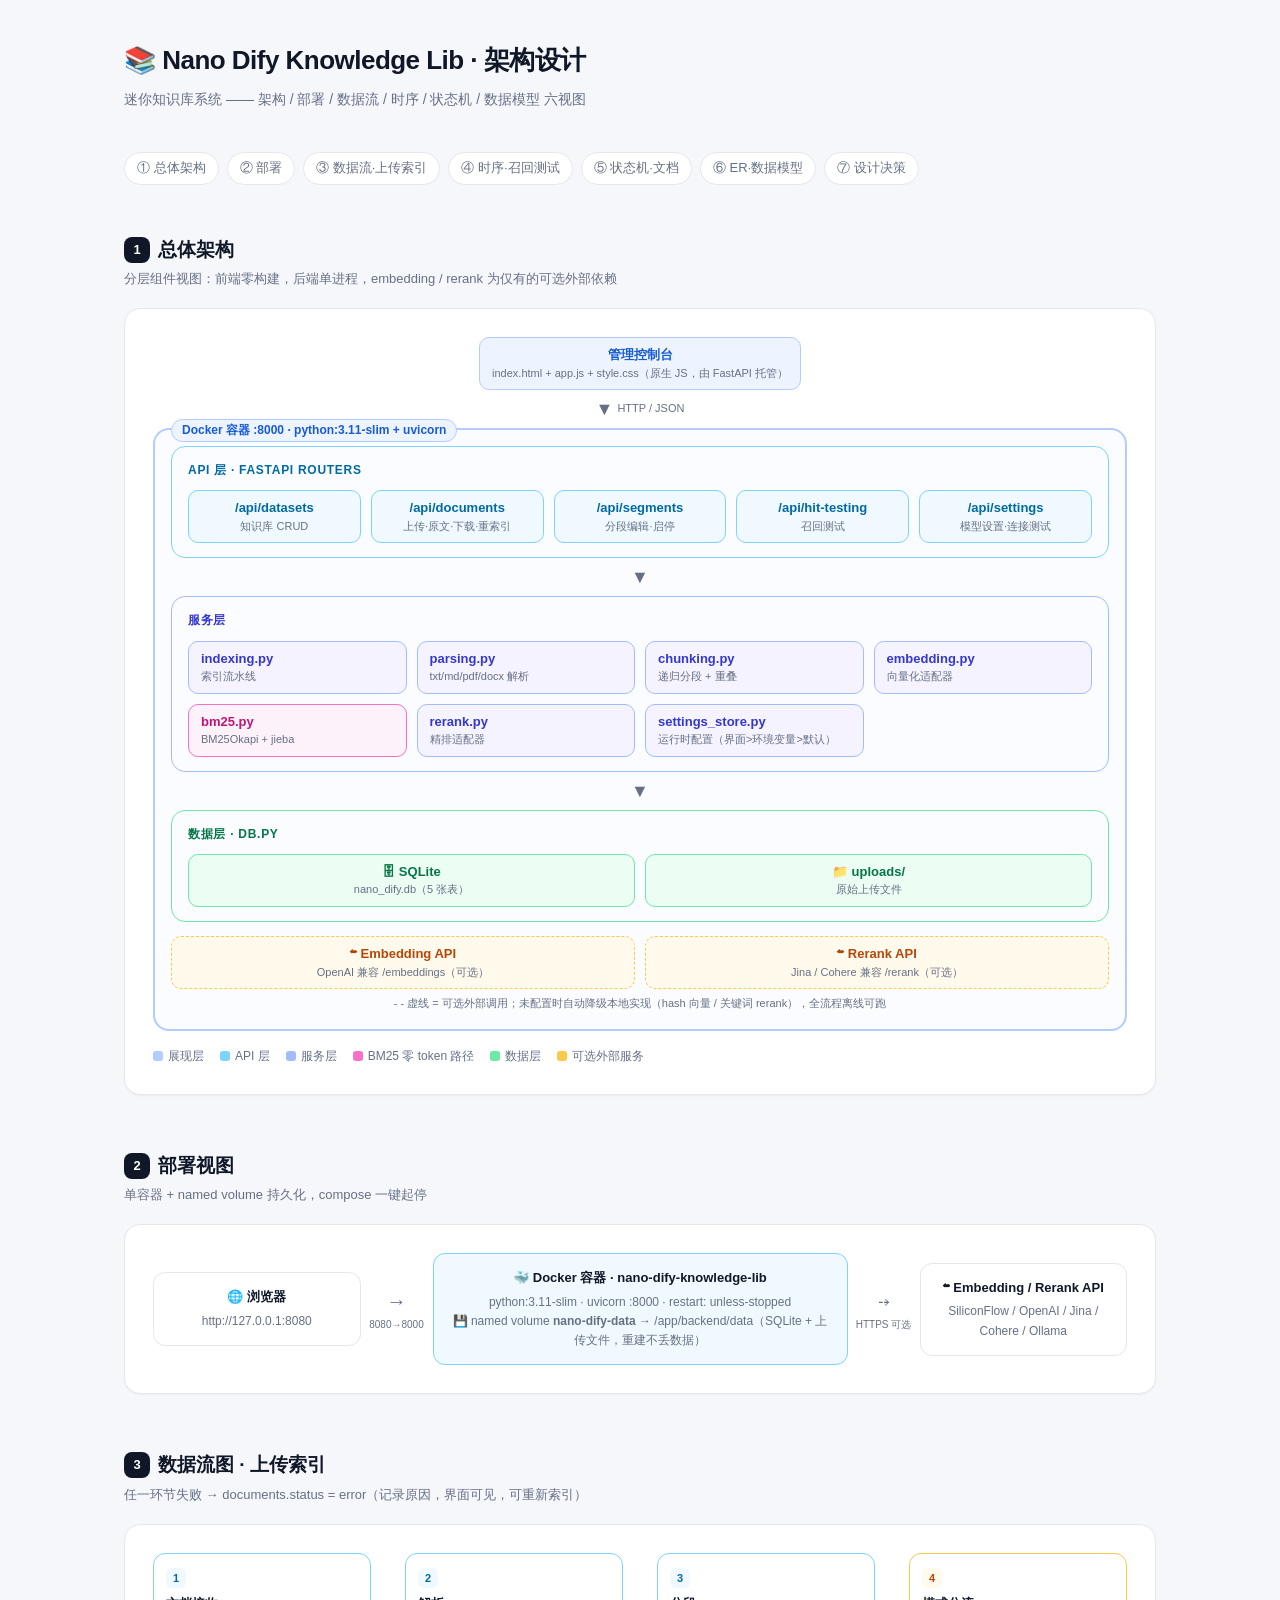
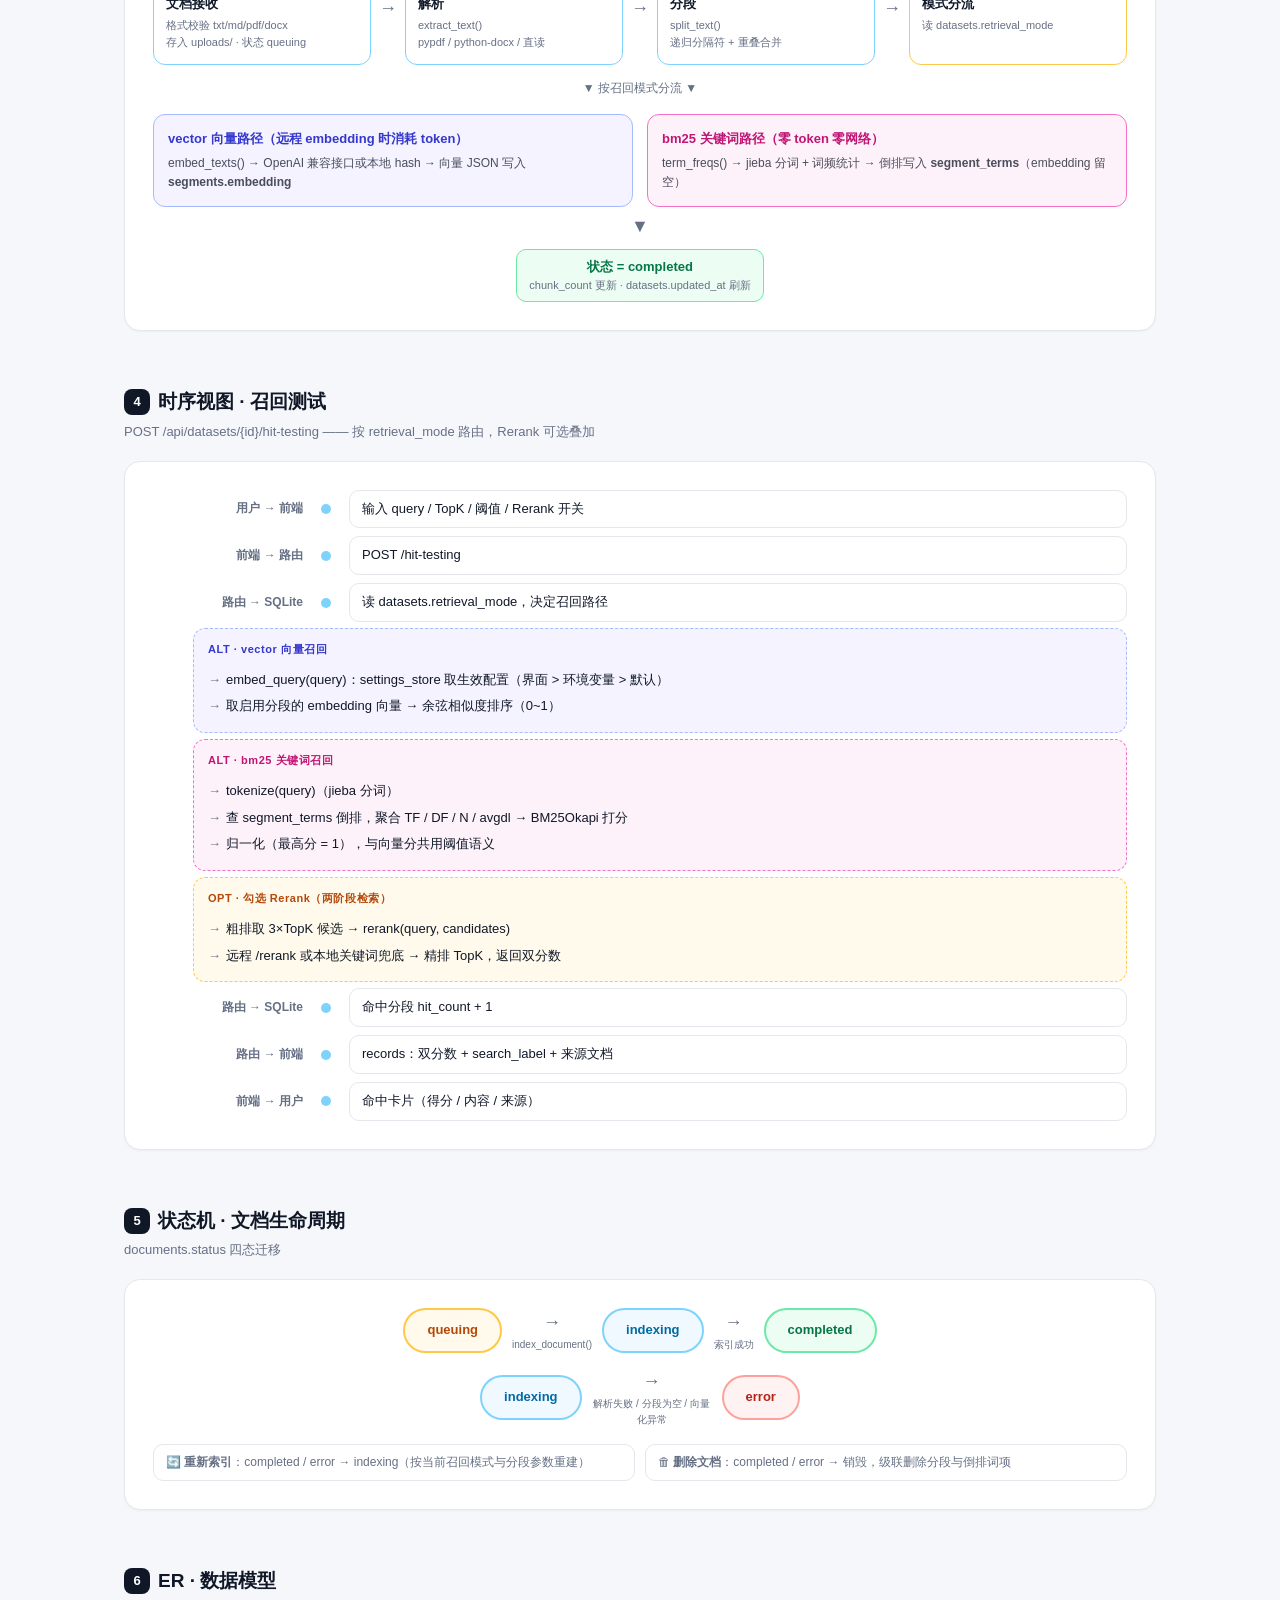
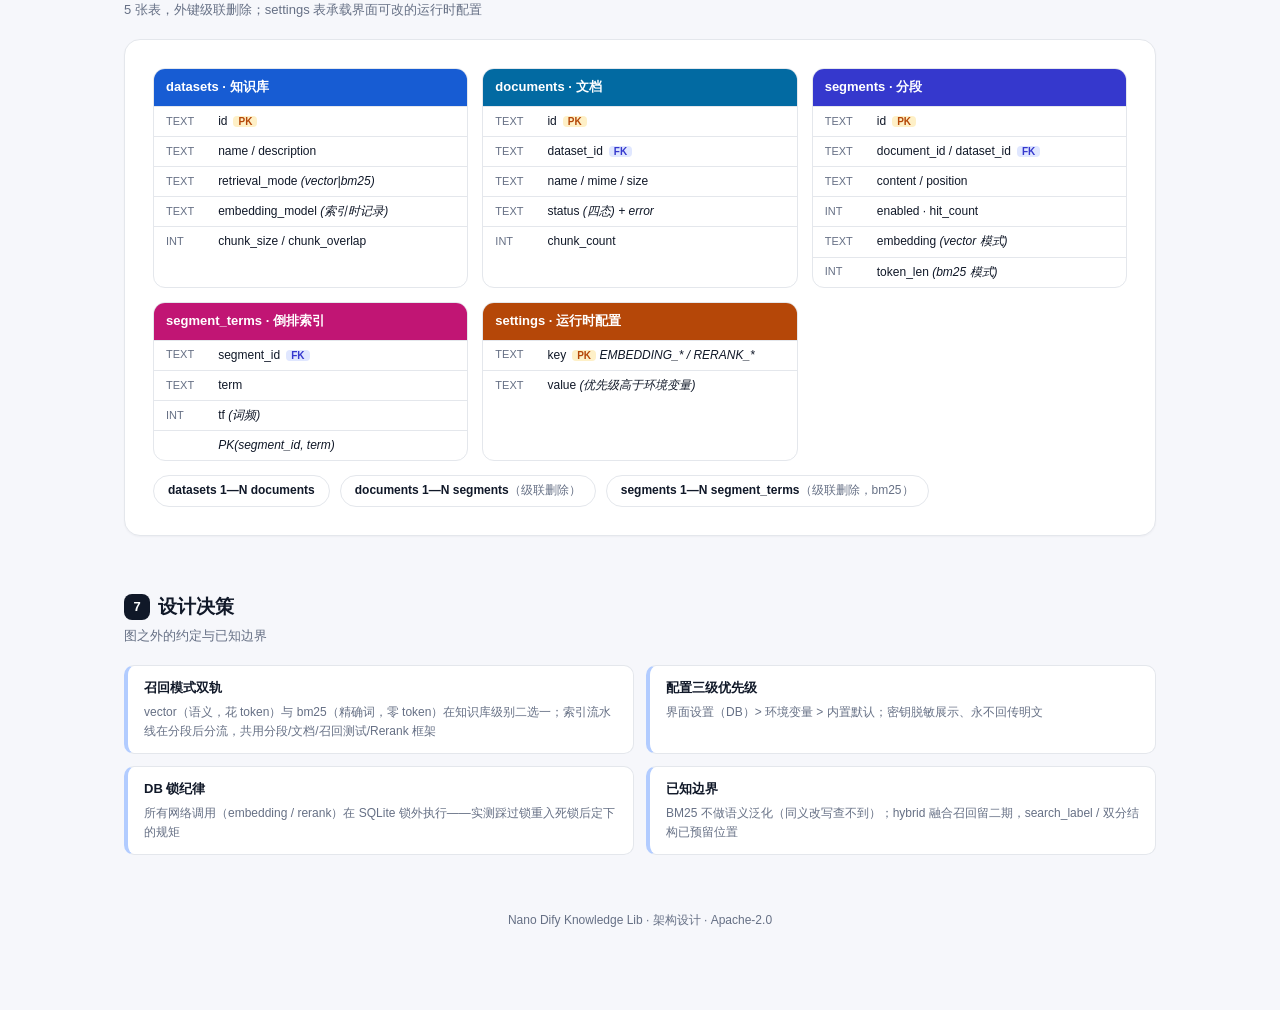
==== docs/architecture.html @ 24b4209c "docs: architecture design chapter with seven hand-crafted diagram views - docs/architecture.html: se" ====
<!DOCTYPE html>
<html lang="zh-CN">
<head>
<meta charset="UTF-8" />
<meta name="viewport" content="width=device-width, initial-scale=1.0" />
<title>Nano Dify Knowledge Lib · 架构设计</title>
<style>
  :root {
    --ink: #101828; --muted: #667085; --line: #e4e7ec;
    --bg: #f6f7fb; --card: #ffffff;
    --c-ui: #eef4ff; --c-ui-bd: #b2ccff; --c-ui-tx: #175cd3;
    --c-api: #f0f9ff; --c-api-bd: #7dd3fc; --c-api-tx: #026aa2;
    --c-svc: #f4f3ff; --c-svc-bd: #a4bcfd; --c-svc-tx: #3538cd;
    --c-db: #ecfdf3; --c-db-bd: #6ce9a6; --c-db-tx: #067647;
    --c-ext: #fffaeb; --c-ext-bd: #fec84b; --c-ext-tx: #b54708;
    --c-bm25: #fdf2fa; --c-bm25-bd: #f670c7; --c-bm25-tx: #c11574;
  }
  * { box-sizing: border-box; margin: 0; padding: 0; }
  body {
    font-family: -apple-system, "Segoe UI", "PingFang SC", "Microsoft YaHei", sans-serif;
    background: var(--bg); color: var(--ink); font-size: 14px; line-height: 1.6;
  }
  .page { max-width: 1080px; margin: 0 auto; padding: 40px 24px 80px; }
  header.hero { margin-bottom: 32px; }
  header.hero h1 { font-size: 26px; letter-spacing: -0.02em; }
  header.hero p { color: var(--muted); margin-top: 6px; }
  nav.toc {
    display: flex; flex-wrap: wrap; gap: 8px; margin: 20px 0 40px;
    position: sticky; top: 0; background: var(--bg); padding: 10px 0; z-index: 10;
  }
  nav.toc a {
    text-decoration: none; color: var(--muted); font-size: 13px;
    border: 1px solid var(--line); background: var(--card);
    padding: 5px 12px; border-radius: 999px;
  }
  nav.toc a:hover { color: var(--c-ui-tx); border-color: var(--c-ui-bd); }
  section { margin-bottom: 56px; scroll-margin-top: 70px; }
  section h2 { font-size: 19px; margin-bottom: 4px; }
  section h2 .no {
    display: inline-block; width: 26px; height: 26px; line-height: 26px; text-align: center;
    background: var(--ink); color: #fff; border-radius: 8px; font-size: 13px; margin-right: 8px;
    vertical-align: 2px;
  }
  section .sub { color: var(--muted); font-size: 13px; margin-bottom: 18px; }
  .canvas {
    background: var(--card); border: 1px solid var(--line); border-radius: 16px;
    padding: 28px; box-shadow: 0 1px 2px rgba(16,24,40,.04);
  }

  /* ---------- 通用元素 ---------- */
  .layer { border: 1.5px solid var(--line); border-radius: 14px; padding: 14px 16px; }
  .layer-title { font-size: 12px; font-weight: 600; color: var(--muted); letter-spacing: .06em; margin-bottom: 10px; text-transform: uppercase; }
  .chip {
    display: inline-block; border-radius: 10px; padding: 8px 12px; font-size: 13px;
    border: 1.5px solid; background: #fff; line-height: 1.35;
  }
  .chip b { display: block; font-size: 13px; }
  .chip small { color: var(--muted); font-size: 11px; }
  .arrow { text-align: center; color: var(--muted); font-size: 18px; line-height: 1; margin: 10px 0; }
  .arrow span { font-size: 11px; vertical-align: 3px; margin-left: 4px; }

  /* ---------- 架构图 ---------- */
  .arch-browser { display: flex; justify-content: center; }
  .arch-container { border: 2px solid var(--c-ui-bd); background: #fbfcff; border-radius: 16px; padding: 16px; position: relative; }
  .arch-container > .tag {
    position: absolute; top: -11px; left: 16px; background: var(--c-ui); color: var(--c-ui-tx);
    border: 1px solid var(--c-ui-bd); font-size: 12px; padding: 1px 10px; border-radius: 999px; font-weight: 600;
  }
  .arch-row { display: grid; gap: 10px; }
  .arch-api { grid-template-columns: repeat(5, 1fr); }
  .arch-svc { grid-template-columns: repeat(4, 1fr); }
  .arch-data { grid-template-columns: repeat(2, 1fr); }
  .chip.api { border-color: var(--c-api-bd); background: var(--c-api); color: var(--c-api-tx); text-align: center; }
  .chip.svc { border-color: var(--c-svc-bd); background: var(--c-svc); color: var(--c-svc-tx); }
  .chip.svc.bm25 { border-color: var(--c-bm25-bd); background: var(--c-bm25); color: var(--c-bm25-tx); }
  .chip.db { border-color: var(--c-db-bd); background: var(--c-db); color: var(--c-db-tx); text-align: center; }
  .chip.ui { border-color: var(--c-ui-bd); background: var(--c-ui); color: var(--c-ui-tx); text-align: center; }
  .arch-ext { display: grid; grid-template-columns: 1fr 1fr; gap: 10px; margin-top: 14px; }
  .chip.ext { border-color: var(--c-ext-bd); background: var(--c-ext); color: var(--c-ext-tx); text-align: center; border-style: dashed; }
  .ext-note { text-align: center; font-size: 11px; color: var(--muted); margin-top: 6px; }
  .legend { display: flex; gap: 16px; flex-wrap: wrap; margin-top: 16px; font-size: 12px; color: var(--muted); }
  .legend i { display: inline-block; width: 10px; height: 10px; border-radius: 3px; margin-right: 5px; vertical-align: -1px; }

  /* ---------- 部署图 ---------- */
  .deploy { display: grid; grid-template-columns: 1fr 64px 2fr 64px 1fr; align-items: center; gap: 4px; }
  .deploy .box { border: 1.5px solid var(--line); border-radius: 12px; padding: 14px; text-align: center; background: #fff; }
  .deploy .box.docker { border-color: var(--c-api-bd); background: var(--c-api); }
  .deploy .box .t { font-weight: 600; font-size: 13px; }
  .deploy .box .d { font-size: 12px; color: var(--muted); margin-top: 4px; }
  .deploy .arr { text-align: center; color: var(--muted); font-size: 20px; }
  .deploy .arr small { display: block; font-size: 10px; }

  /* ---------- DFD 流水线 ---------- */
  .pipe { display: flex; align-items: stretch; gap: 0; flex-wrap: wrap; }
  .step {
    flex: 1; min-width: 120px; background: #fff; border: 1.5px solid var(--c-api-bd);
    border-radius: 12px; padding: 12px; position: relative;
  }
  .step .num {
    display: inline-block; width: 20px; height: 20px; line-height: 20px; border-radius: 6px;
    background: var(--c-api); color: var(--c-api-tx); font-size: 11px; text-align: center; font-weight: 700;
  }
  .step .t { font-weight: 600; font-size: 13px; margin: 6px 0 2px; }
  .step .d { font-size: 11px; color: var(--muted); }
  .pipe .join { align-self: center; padding: 0 8px; color: var(--muted); font-size: 18px; }
  .fork { display: grid; grid-template-columns: 1fr 1fr; gap: 14px; margin-top: 16px; }
  .branch { border-radius: 12px; padding: 14px; border: 1.5px solid; }
  .branch.vec { border-color: var(--c-svc-bd); background: var(--c-svc); }
  .branch.bm { border-color: var(--c-bm25-bd); background: var(--c-bm25); }
  .branch .t { font-weight: 700; font-size: 13px; }
  .branch.vec .t { color: var(--c-svc-tx); } .branch.bm .t { color: var(--c-bm25-tx); }
  .branch .d { font-size: 12px; color: var(--ink); opacity: .75; margin-top: 4px; }
  .fork-label { text-align: center; font-size: 12px; color: var(--muted); margin-top: 14px; }
  .after { margin-top: 14px; text-align: center; }
  .chip.done { border-color: var(--c-db-bd); background: var(--c-db); color: var(--c-db-tx); }

  /* ---------- 时序（泳道步骤） ---------- */
  .seq { display: flex; flex-direction: column; gap: 8px; }
  .seq-row { display: grid; grid-template-columns: 150px 26px 1fr; align-items: center; gap: 10px; }
  .seq-row .who { font-size: 12px; font-weight: 600; color: var(--muted); text-align: right; }
  .seq-row .dot { width: 10px; height: 10px; border-radius: 50%; background: var(--c-api-bd); margin: 0 auto; }
  .seq-row .what { background: #fff; border: 1px solid var(--line); border-radius: 10px; padding: 8px 12px; font-size: 13px; }
  .seq-branch { border-radius: 12px; padding: 12px 14px; margin: 6px 0 6px 40px; }
  .seq-branch .cond { font-size: 11px; font-weight: 700; letter-spacing: .05em; margin-bottom: 8px; }
  .seq-branch.vec { background: var(--c-svc); border: 1px dashed var(--c-svc-bd); }
  .seq-branch.vec .cond { color: var(--c-svc-tx); }
  .seq-branch.bm { background: var(--c-bm25); border: 1px dashed var(--c-bm25-bd); }
  .seq-branch.bm .cond { color: var(--c-bm25-tx); }
  .seq-branch.opt { background: var(--c-ext); border: 1px dashed var(--c-ext-bd); }
  .seq-branch.opt .cond { color: var(--c-ext-tx); }
  .seq-branch ul { list-style: none; }
  .seq-branch li { font-size: 13px; padding: 3px 0 3px 18px; position: relative; }
  .seq-branch li::before { content: "→"; position: absolute; left: 0; color: var(--muted); }

  /* ---------- 状态机 ---------- */
  .states { display: flex; align-items: center; justify-content: center; gap: 0; flex-wrap: wrap; }
  .state {
    border-radius: 999px; padding: 10px 22px; font-weight: 600; font-size: 13px;
    border: 2px solid; background: #fff;
  }
  .state.s-queue { border-color: var(--c-ext-bd); color: var(--c-ext-tx); background: var(--c-ext); }
  .state.s-index { border-color: var(--c-api-bd); color: var(--c-api-tx); background: var(--c-api); }
  .state.s-ok { border-color: var(--c-db-bd); color: var(--c-db-tx); background: var(--c-db); }
  .state.s-err { border-color: #fda29b; color: #b42318; background: #fef3f2; }
  .trans { padding: 0 10px; text-align: center; color: var(--muted); font-size: 18px; }
  .trans small { display: block; font-size: 10px; max-width: 120px; }
  .state-notes { margin-top: 16px; display: grid; grid-template-columns: 1fr 1fr; gap: 10px; font-size: 12px; color: var(--muted); }
  .state-notes div { background: #fff; border: 1px solid var(--line); border-radius: 10px; padding: 8px 12px; }

  /* ---------- ER ---------- */
  .er { display: grid; grid-template-columns: repeat(3, 1fr); gap: 14px; }
  .tbl { border: 1.5px solid var(--line); border-radius: 12px; overflow: hidden; background: #fff; }
  .tbl .hd { padding: 8px 12px; font-weight: 700; font-size: 13px; color: #fff; }
  .tbl:nth-child(1) .hd { background: var(--c-ui-tx); }
  .tbl:nth-child(2) .hd { background: var(--c-api-tx); }
  .tbl:nth-child(3) .hd { background: var(--c-svc-tx); }
  .tbl:nth-child(4) .hd { background: var(--c-bm25-tx); }
  .tbl:nth-child(5) .hd { background: var(--c-ext-tx); }
  .tbl table { width: 100%; border-collapse: collapse; font-size: 12px; }
  .tbl td { padding: 5px 12px; border-top: 1px solid var(--line); }
  .tbl td:first-child { color: var(--muted); width: 44px; font-size: 11px; }
  .badge { font-size: 10px; border-radius: 4px; padding: 0 5px; margin-left: 6px; font-weight: 700; }
  .badge.pk { background: #fef0c7; color: #b54708; }
  .badge.fk { background: #e0e7ff; color: #3538cd; }
  .er-relations { margin-top: 14px; display: flex; gap: 10px; flex-wrap: wrap; }
  .rel { font-size: 12px; background: #fff; border: 1px solid var(--line); border-radius: 999px; padding: 5px 14px; color: var(--muted); }
  .rel b { color: var(--ink); }

  .decisions { display: grid; grid-template-columns: 1fr 1fr; gap: 12px; }
  .decision { background: #fff; border: 1px solid var(--line); border-left: 4px solid var(--c-ui-bd); border-radius: 10px; padding: 12px 16px; }
  .decision .t { font-weight: 600; font-size: 13px; margin-bottom: 4px; }
  .decision .d { font-size: 12px; color: var(--muted); }
  footer { text-align: center; color: var(--muted); font-size: 12px; margin-top: 40px; }
</style>
</head>
<body>
<div class="page">

  <header class="hero">
    <h1>📚 Nano Dify Knowledge Lib · 架构设计</h1>
    <p>迷你知识库系统 —— 架构 / 部署 / 数据流 / 时序 / 状态机 / 数据模型 六视图</p>
  </header>

  <nav class="toc">
    <a href="#s1">① 总体架构</a><a href="#s2">② 部署</a><a href="#s3">③ 数据流·上传索引</a>
    <a href="#s4">④ 时序·召回测试</a><a href="#s5">⑤ 状态机·文档</a><a href="#s6">⑥ ER·数据模型</a>
    <a href="#s7">⑦ 设计决策</a>
  </nav>

  <!-- ① 架构 -->
  <section id="s1">
    <h2><span class="no">1</span>总体架构</h2>
    <p class="sub">分层组件视图：前端零构建，后端单进程，embedding / rerank 为仅有的可选外部依赖</p>
    <div class="canvas">
      <div class="arch-browser">
        <div class="chip ui"><b>管理控制台</b><small>index.html + app.js + style.css（原生 JS，由 FastAPI 托管）</small></div>
      </div>
      <div class="arrow">▼<span>HTTP / JSON</span></div>
      <div class="arch-container">
        <span class="tag">Docker 容器 :8000 · python:3.11-slim + uvicorn</span>
        <div class="layer" style="border-color:var(--c-api-bd)">
          <div class="layer-title" style="color:var(--c-api-tx)">API 层 · FastAPI Routers</div>
          <div class="arch-row arch-api">
            <div class="chip api"><b>/api/datasets</b><small>知识库 CRUD</small></div>
            <div class="chip api"><b>/api/documents</b><small>上传·原文·下载·重索引</small></div>
            <div class="chip api"><b>/api/segments</b><small>分段编辑·启停</small></div>
            <div class="chip api"><b>/api/hit-testing</b><small>召回测试</small></div>
            <div class="chip api"><b>/api/settings</b><small>模型设置·连接测试</small></div>
          </div>
        </div>
        <div class="arrow">▼</div>
        <div class="layer" style="border-color:var(--c-svc-bd)">
          <div class="layer-title" style="color:var(--c-svc-tx)">服务层</div>
          <div class="arch-row arch-svc">
            <div class="chip svc"><b>indexing.py</b><small>索引流水线</small></div>
            <div class="chip svc"><b>parsing.py</b><small>txt/md/pdf/docx 解析</small></div>
            <div class="chip svc"><b>chunking.py</b><small>递归分段 + 重叠</small></div>
            <div class="chip svc"><b>embedding.py</b><small>向量化适配器</small></div>
            <div class="chip svc bm25"><b>bm25.py</b><small>BM25Okapi + jieba</small></div>
            <div class="chip svc"><b>rerank.py</b><small>精排适配器</small></div>
            <div class="chip svc"><b>settings_store.py</b><small>运行时配置（界面&gt;环境变量&gt;默认）</small></div>
          </div>
        </div>
        <div class="arrow">▼</div>
        <div class="layer" style="border-color:var(--c-db-bd)">
          <div class="layer-title" style="color:var(--c-db-tx)">数据层 · db.py</div>
          <div class="arch-row arch-data">
            <div class="chip db"><b>🗄 SQLite</b><small>nano_dify.db（5 张表）</small></div>
            <div class="chip db"><b>📁 uploads/</b><small>原始上传文件</small></div>
          </div>
        </div>
        <div class="arch-ext">
          <div class="chip ext"><b>☁ Embedding API</b><small>OpenAI 兼容 /embeddings（可选）</small></div>
          <div class="chip ext"><b>☁ Rerank API</b><small>Jina / Cohere 兼容 /rerank（可选）</small></div>
        </div>
        <div class="ext-note">- - 虚线 = 可选外部调用；未配置时自动降级本地实现（hash 向量 / 关键词 rerank），全流程离线可跑</div>
      </div>
      <div class="legend">
        <span><i style="background:var(--c-ui-bd)"></i>展现层</span>
        <span><i style="background:var(--c-api-bd)"></i>API 层</span>
        <span><i style="background:var(--c-svc-bd)"></i>服务层</span>
        <span><i style="background:var(--c-bm25-bd)"></i>BM25 零 token 路径</span>
        <span><i style="background:var(--c-db-bd)"></i>数据层</span>
        <span><i style="background:var(--c-ext-bd)"></i>可选外部服务</span>
      </div>
    </div>
  </section>

  <!-- ② 部署 -->
  <section id="s2">
    <h2><span class="no">2</span>部署视图</h2>
    <p class="sub">单容器 + named volume 持久化，compose 一键起停</p>
    <div class="canvas">
      <div class="deploy">
        <div class="box">
          <div class="t">🌐 浏览器</div>
          <div class="d">http://127.0.0.1:8080</div>
        </div>
        <div class="arr">→<small>8080→8000</small></div>
        <div class="box docker">
          <div class="t">🐳 Docker 容器 · nano-dify-knowledge-lib</div>
          <div class="d">python:3.11-slim · uvicorn :8000 · restart: unless-stopped<br/>
          💾 named volume <b>nano-dify-data</b> → /app/backend/data（SQLite + 上传文件，重建不丢数据）</div>
        </div>
        <div class="arr">⇢<small>HTTPS 可选</small></div>
        <div class="box">
          <div class="t">☁ Embedding / Rerank API</div>
          <div class="d">SiliconFlow / OpenAI / Jina / Cohere / Ollama</div>
        </div>
      </div>
    </div>
  </section>

  <!-- ③ DFD -->
  <section id="s3">
    <h2><span class="no">3</span>数据流图 · 上传索引</h2>
    <p class="sub">任一环节失败 → documents.status = error（记录原因，界面可见，可重新索引）</p>
    <div class="canvas">
      <div class="pipe">
        <div class="step"><span class="num">1</span><div class="t">文档接收</div><div class="d">格式校验 txt/md/pdf/docx<br/>存入 uploads/ · 状态 queuing</div></div>
        <div class="join">→</div>
        <div class="step"><span class="num">2</span><div class="t">解析</div><div class="d">extract_text()<br/>pypdf / python-docx / 直读</div></div>
        <div class="join">→</div>
        <div class="step"><span class="num">3</span><div class="t">分段</div><div class="d">split_text()<br/>递归分隔符 + 重叠合并</div></div>
        <div class="join">→</div>
        <div class="step" style="border-color:var(--c-ext-bd)"><span class="num" style="background:var(--c-ext);color:var(--c-ext-tx)">4</span><div class="t">模式分流</div><div class="d">读 datasets.retrieval_mode</div></div>
      </div>
      <div class="fork-label">▼ 按召回模式分流 ▼</div>
      <div class="fork">
        <div class="branch vec">
          <div class="t">vector 向量路径（远程 embedding 时消耗 token）</div>
          <div class="d">embed_texts() → OpenAI 兼容接口或本地 hash → 向量 JSON 写入 <b>segments.embedding</b></div>
        </div>
        <div class="branch bm">
          <div class="t">bm25 关键词路径（零 token 零网络）</div>
          <div class="d">term_freqs() → jieba 分词 + 词频统计 → 倒排写入 <b>segment_terms</b>（embedding 留空）</div>
        </div>
      </div>
      <div class="arrow">▼</div>
      <div class="after"><div class="chip done"><b>状态 = completed</b><small>chunk_count 更新 · datasets.updated_at 刷新</small></div></div>
    </div>
  </section>

  <!-- ④ 时序 -->
  <section id="s4">
    <h2><span class="no">4</span>时序视图 · 召回测试</h2>
    <p class="sub">POST /api/datasets/{id}/hit-testing —— 按 retrieval_mode 路由，Rerank 可选叠加</p>
    <div class="canvas">
      <div class="seq">
        <div class="seq-row"><div class="who">用户 → 前端</div><div class="dot"></div><div class="what">输入 query / TopK / 阈值 / Rerank 开关</div></div>
        <div class="seq-row"><div class="who">前端 → 路由</div><div class="dot"></div><div class="what">POST /hit-testing</div></div>
        <div class="seq-row"><div class="who">路由 → SQLite</div><div class="dot"></div><div class="what">读 datasets.retrieval_mode，决定召回路径</div></div>
      </div>

      <div class="seq-branch vec">
        <div class="cond">ALT · vector 向量召回</div>
        <ul>
          <li>embed_query(query)：settings_store 取生效配置（界面 &gt; 环境变量 &gt; 默认）</li>
          <li>取启用分段的 embedding 向量 → 余弦相似度排序（0~1）</li>
        </ul>
      </div>
      <div class="seq-branch bm">
        <div class="cond">ALT · bm25 关键词召回</div>
        <ul>
          <li>tokenize(query)（jieba 分词）</li>
          <li>查 segment_terms 倒排，聚合 TF / DF / N / avgdl → BM25Okapi 打分</li>
          <li>归一化（最高分 = 1），与向量分共用阈值语义</li>
        </ul>
      </div>
      <div class="seq-branch opt">
        <div class="cond">OPT · 勾选 Rerank（两阶段检索）</div>
        <ul>
          <li>粗排取 3×TopK 候选 → rerank(query, candidates)</li>
          <li>远程 /rerank 或本地关键词兜底 → 精排 TopK，返回双分数</li>
        </ul>
      </div>

      <div class="seq" style="margin-top:6px">
        <div class="seq-row"><div class="who">路由 → SQLite</div><div class="dot"></div><div class="what">命中分段 hit_count + 1</div></div>
        <div class="seq-row"><div class="who">路由 → 前端</div><div class="dot"></div><div class="what">records：双分数 + search_label + 来源文档</div></div>
        <div class="seq-row"><div class="who">前端 → 用户</div><div class="dot"></div><div class="what">命中卡片（得分 / 内容 / 来源）</div></div>
      </div>
    </div>
  </section>

  <!-- ⑤ 状态机 -->
  <section id="s5">
    <h2><span class="no">5</span>状态机 · 文档生命周期</h2>
    <p class="sub">documents.status 四态迁移</p>
    <div class="canvas">
      <div class="states">
        <div class="state s-queue">queuing</div>
        <div class="trans">→<small>index_document()</small></div>
        <div class="state s-index">indexing</div>
        <div class="trans">→<small>索引成功</small></div>
        <div class="state s-ok">completed</div>
      </div>
      <div class="states" style="margin-top:14px">
        <div class="state s-index">indexing</div>
        <div class="trans">→<small>解析失败 / 分段为空 / 向量化异常</small></div>
        <div class="state s-err">error</div>
      </div>
      <div class="state-notes">
        <div>🔄 <b>重新索引</b>：completed / error → indexing（按当前召回模式与分段参数重建）</div>
        <div>🗑 <b>删除文档</b>：completed / error → 销毁，级联删除分段与倒排词项</div>
      </div>
    </div>
  </section>

  <!-- ⑥ ER -->
  <section id="s6">
    <h2><span class="no">6</span>ER · 数据模型</h2>
    <p class="sub">5 张表，外键级联删除；settings 表承载界面可改的运行时配置</p>
    <div class="canvas">
      <div class="er">
        <div class="tbl">
          <div class="hd">datasets · 知识库</div>
          <table>
            <tr><td>TEXT</td><td>id<span class="badge pk">PK</span></td></tr>
            <tr><td>TEXT</td><td>name / description</td></tr>
            <tr><td>TEXT</td><td>retrieval_mode <i>(vector|bm25)</i></td></tr>
            <tr><td>TEXT</td><td>embedding_model <i>(索引时记录)</i></td></tr>
            <tr><td>INT</td><td>chunk_size / chunk_overlap</td></tr>
          </table>
        </div>
        <div class="tbl">
          <div class="hd">documents · 文档</div>
          <table>
            <tr><td>TEXT</td><td>id<span class="badge pk">PK</span></td></tr>
            <tr><td>TEXT</td><td>dataset_id<span class="badge fk">FK</span></td></tr>
            <tr><td>TEXT</td><td>name / mime / size</td></tr>
            <tr><td>TEXT</td><td>status <i>(四态) + error</i></td></tr>
            <tr><td>INT</td><td>chunk_count</td></tr>
          </table>
        </div>
        <div class="tbl">
          <div class="hd">segments · 分段</div>
          <table>
            <tr><td>TEXT</td><td>id<span class="badge pk">PK</span></td></tr>
            <tr><td>TEXT</td><td>document_id / dataset_id<span class="badge fk">FK</span></td></tr>
            <tr><td>TEXT</td><td>content / position</td></tr>
            <tr><td>INT</td><td>enabled · hit_count</td></tr>
            <tr><td>TEXT</td><td>embedding <i>(vector 模式)</i></td></tr>
            <tr><td>INT</td><td>token_len <i>(bm25 模式)</i></td></tr>
          </table>
        </div>
        <div class="tbl">
          <div class="hd">segment_terms · 倒排索引</div>
          <table>
            <tr><td>TEXT</td><td>segment_id<span class="badge fk">FK</span></td></tr>
            <tr><td>TEXT</td><td>term</td></tr>
            <tr><td>INT</td><td>tf <i>(词频)</i></td></tr>
            <tr><td></td><td><i>PK(segment_id, term)</i></td></tr>
          </table>
        </div>
        <div class="tbl">
          <div class="hd">settings · 运行时配置</div>
          <table>
            <tr><td>TEXT</td><td>key<span class="badge pk">PK</span> <i>EMBEDDING_* / RERANK_*</i></td></tr>
            <tr><td>TEXT</td><td>value <i>(优先级高于环境变量)</i></td></tr>
          </table>
        </div>
      </div>
      <div class="er-relations">
        <div class="rel"><b>datasets 1—N documents</b></div>
        <div class="rel"><b>documents 1—N segments</b>（级联删除）</div>
        <div class="rel"><b>segments 1—N segment_terms</b>（级联删除，bm25）</div>
      </div>
    </div>
  </section>

  <!-- ⑦ 设计决策 -->
  <section id="s7">
    <h2><span class="no">7</span>设计决策</h2>
    <p class="sub">图之外的约定与已知边界</p>
    <div class="decisions">
      <div class="decision"><div class="t">召回模式双轨</div><div class="d">vector（语义，花 token）与 bm25（精确词，零 token）在知识库级别二选一；索引流水线在分段后分流，共用分段/文档/召回测试/Rerank 框架</div></div>
      <div class="decision"><div class="t">配置三级优先级</div><div class="d">界面设置（DB）&gt; 环境变量 &gt; 内置默认；密钥脱敏展示、永不回传明文</div></div>
      <div class="decision"><div class="t">DB 锁纪律</div><div class="d">所有网络调用（embedding / rerank）在 SQLite 锁外执行——实测踩过锁重入死锁后定下的规矩</div></div>
      <div class="decision"><div class="t">已知边界</div><div class="d">BM25 不做语义泛化（同义改写查不到）；hybrid 融合召回留二期，search_label / 双分结构已预留位置</div></div>
    </div>
  </section>

  <footer>Nano Dify Knowledge Lib · 架构设计 · Apache-2.0</footer>
</div>
</body>
</html>
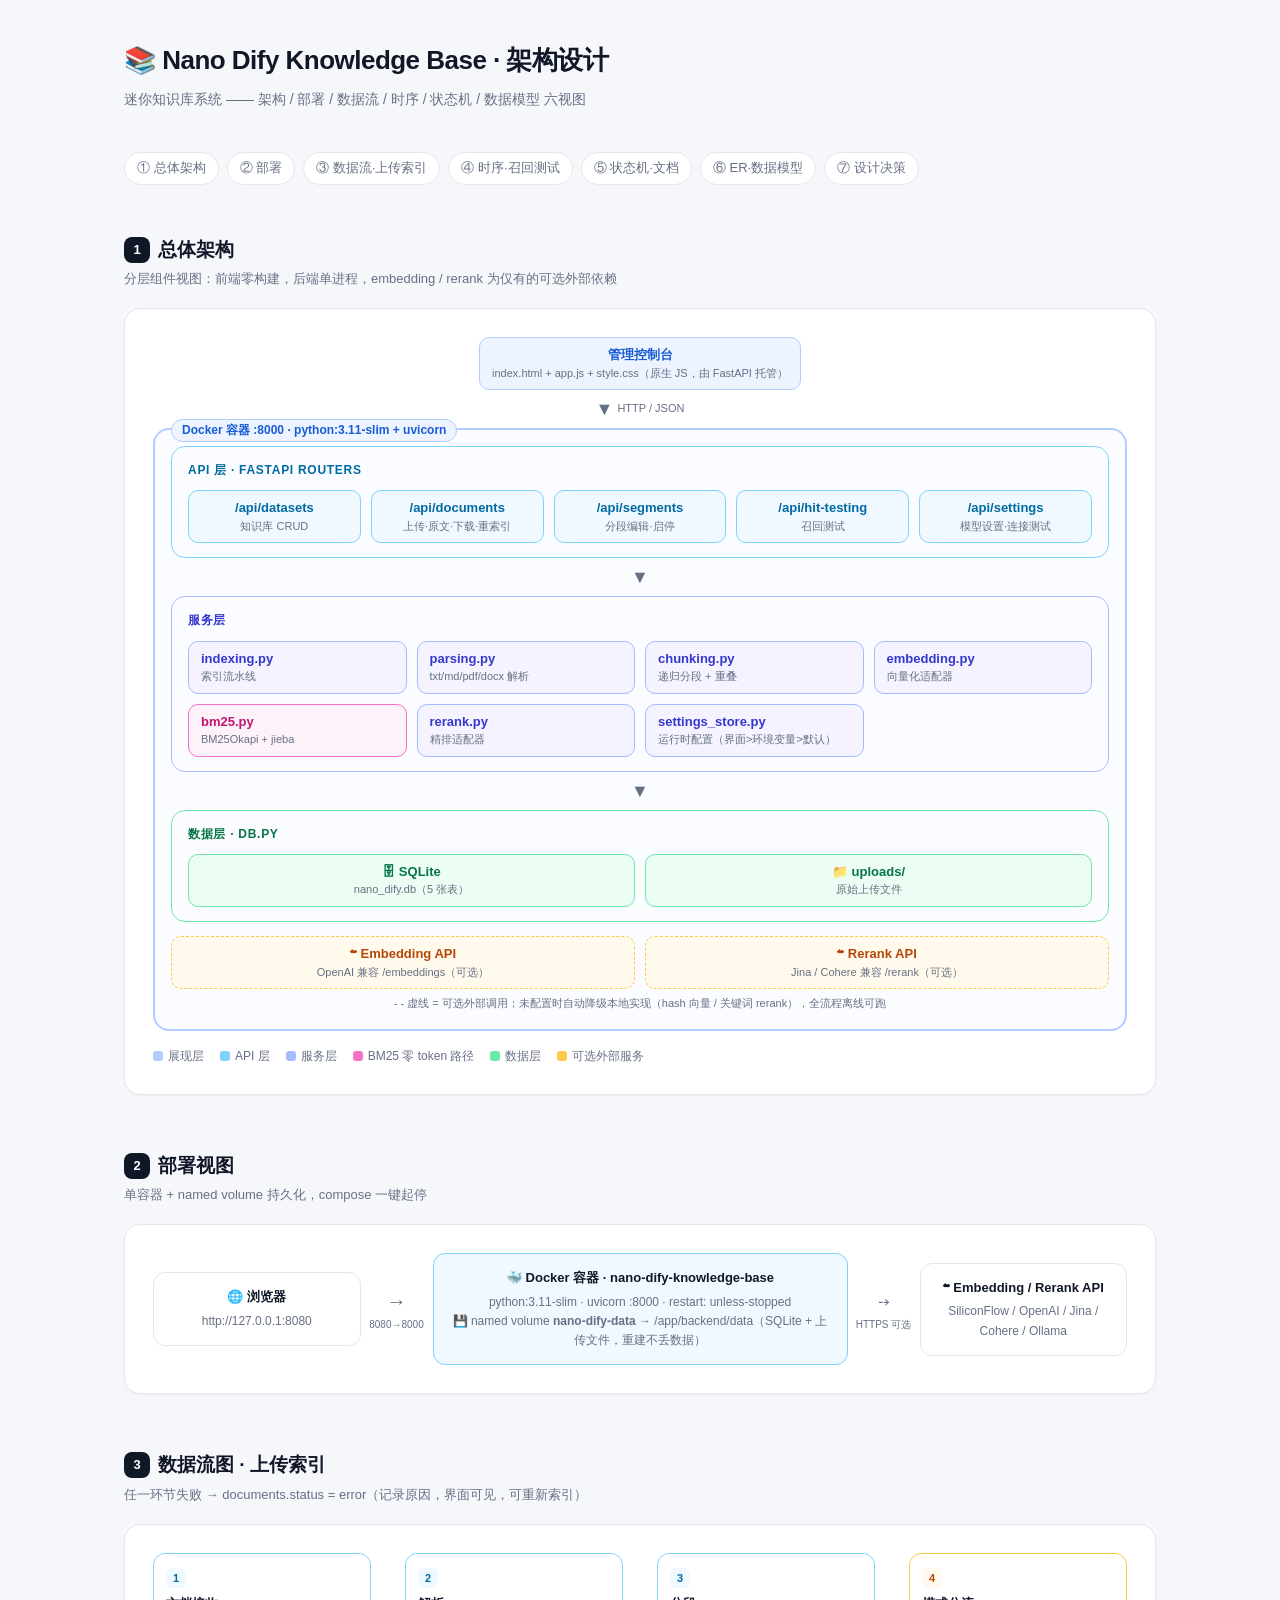
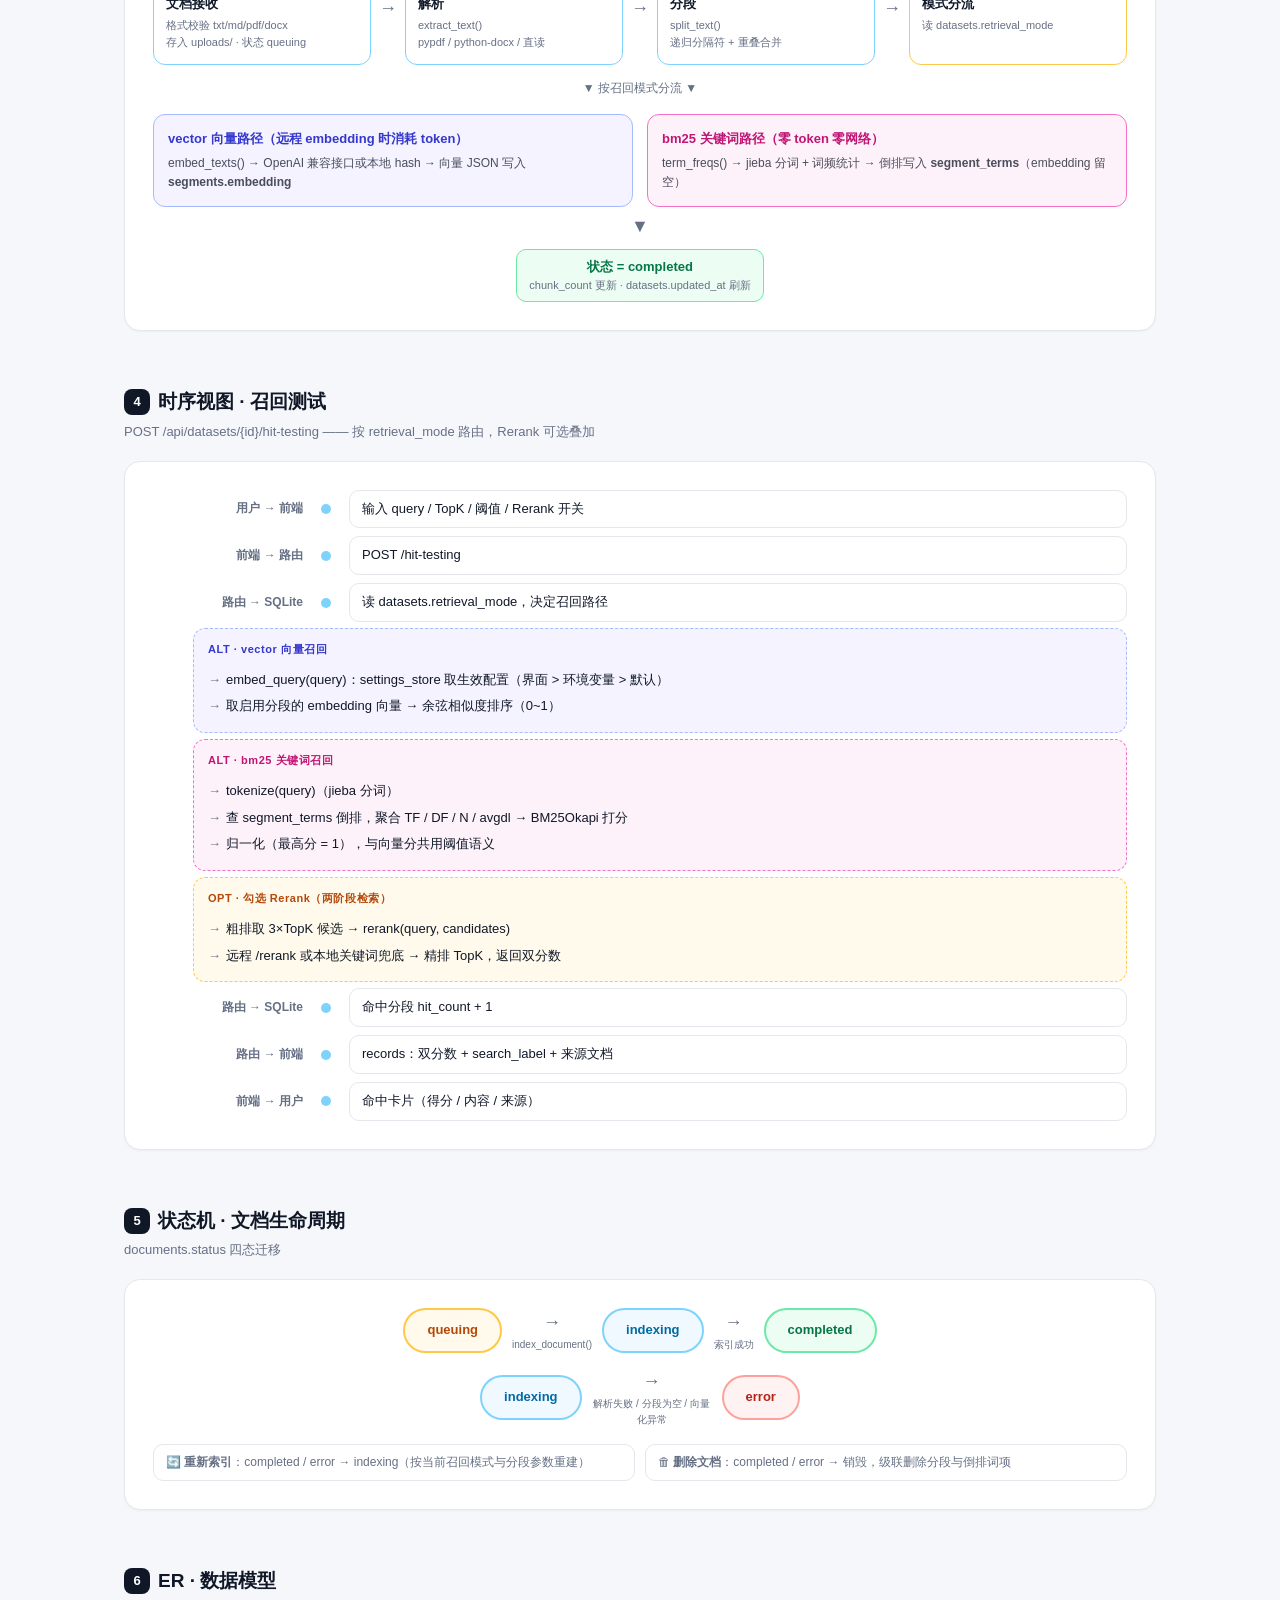
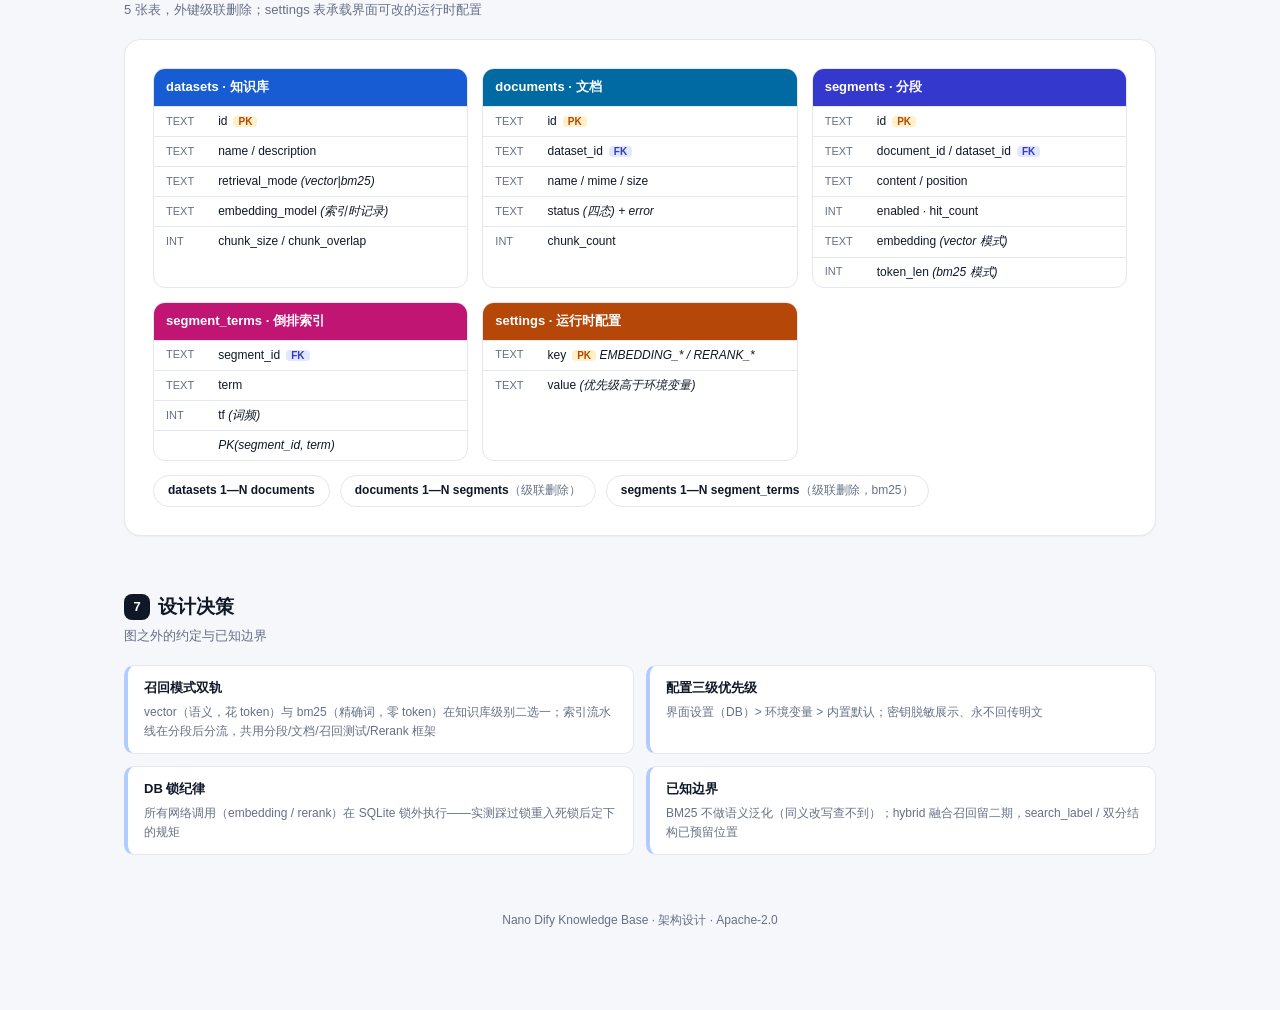
==== commit fc7be45d: "refactor: rename project nano-dify-knowledge-lib -> nano-dify-knowledge-base - update name across RE" ====
--- a/docs/architecture.html
+++ b/docs/architecture.html
@@ -3,7 +3,7 @@
 <head>
 <meta charset="UTF-8" />
 <meta name="viewport" content="width=device-width, initial-scale=1.0" />
-<title>Nano Dify Knowledge Lib · 架构设计</title>
+<title>Nano Dify Knowledge Base · 架构设计</title>
 <style>
   :root {
     --ink: #101828; --muted: #667085; --line: #e4e7ec;
@@ -177,7 +177,7 @@
 <div class="page">
 
   <header class="hero">
-    <h1>📚 Nano Dify Knowledge Lib · 架构设计</h1>
+    <h1>📚 Nano Dify Knowledge Base · 架构设计</h1>
     <p>迷你知识库系统 —— 架构 / 部署 / 数据流 / 时序 / 状态机 / 数据模型 六视图</p>
   </header>
 
@@ -258,7 +258,7 @@
         </div>
         <div class="arr">→<small>8080→8000</small></div>
         <div class="box docker">
-          <div class="t">🐳 Docker 容器 · nano-dify-knowledge-lib</div>
+          <div class="t">🐳 Docker 容器 · nano-dify-knowledge-base</div>
           <div class="d">python:3.11-slim · uvicorn :8000 · restart: unless-stopped<br/>
           💾 named volume <b>nano-dify-data</b> → /app/backend/data（SQLite + 上传文件，重建不丢数据）</div>
         </div>
@@ -441,7 +441,7 @@
     </div>
   </section>
 
-  <footer>Nano Dify Knowledge Lib · 架构设计 · Apache-2.0</footer>
+  <footer>Nano Dify Knowledge Base · 架构设计 · Apache-2.0</footer>
 </div>
 </body>
 </html>
